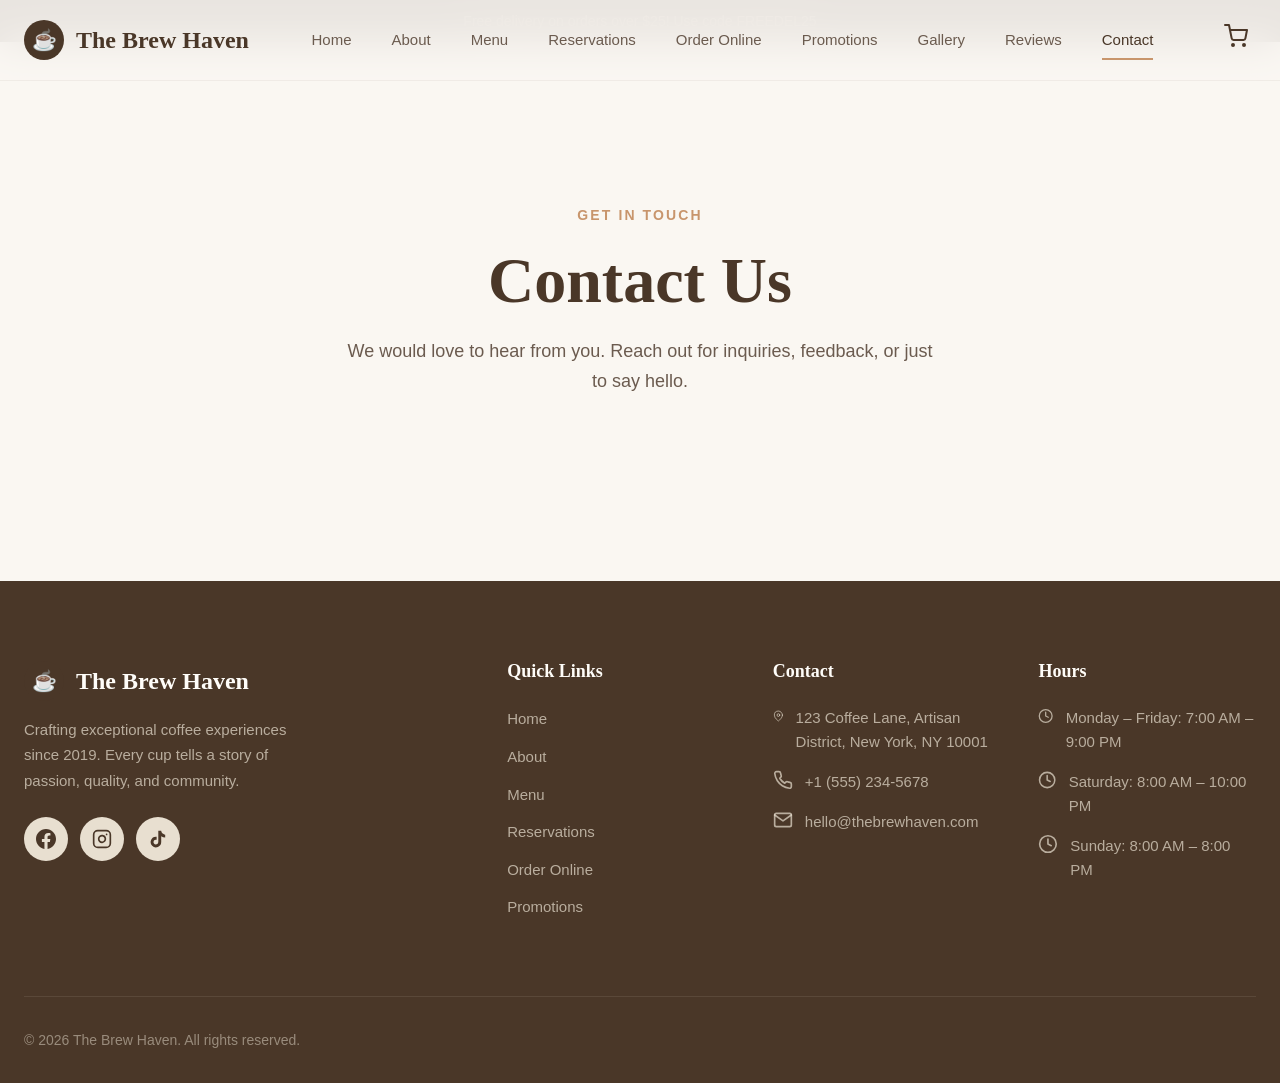
==== contact.html @ 7703d5e4 "Add files via upload" ====
<!DOCTYPE html>
<html lang="en">
<head>
  <meta charset="UTF-8">
  <meta name="viewport" content="width=device-width, initial-scale=1.0">
  <title>Contact Us | The Brew Haven</title>
  <meta name="description" content="The Brew Haven - Premium Coffee & Milk Tea">
  <link rel="stylesheet" href="assets/css/style.css">
  
</head>
<body>
  <div id="header-container"></div>

  <main>
    
  <section class="section" style="padding-top:10rem;">
    <div class="container">
      <div class="section-header">
        <span class="section-label">Get in Touch</span>
        <h1 class="section-title">Contact Us</h1>
        <p class="section-subtitle">We would love to hear from you. Reach out for inquiries, feedback, or just to say hello.</p>
      </div>

      <div class="contact-grid">
        <div>
          <div id="contact-info"></div>
          <div id="contact-map" style="margin-top:1.5rem;"></div>
        </div>

        <div id="contact-form-container"></div>
      </div>
    </div>
  </section>

  </main>

  <div id="footer-container"></div>

  
  <!-- Order Modal -->
  <div class="modal-overlay" id="order-modal">
    <div class="modal">
      <div class="modal-header">
        <h3 class="modal-title">Customize Your Order</h3>
        <button class="modal-close" onclick="closeOrderModal()" aria-label="Close"><svg xmlns="http://www.w3.org/2000/svg" width="24" height="24" viewBox="0 0 24 24" fill="none" stroke="currentColor" stroke-width="2" stroke-linecap="round" stroke-linejoin="round"><line x1="18" y1="6" x2="6" y2="18"/><line x1="6" y1="6" x2="18" y2="18"/></svg></button>
      </div>
      <div class="modal-body" id="order-modal-body"></div>
      <div class="modal-footer">
        <button class="btn btn-secondary" onclick="closeOrderModal()">Cancel</button>
        <button class="btn btn-primary" onclick="confirmAddToCart()">Add to Cart</button>
      </div>
    </div>
  </div>

  
  <!-- Lightbox -->
  <div class="lightbox" id="lightbox">
    <button class="lightbox-close" onclick="closeLightbox()" aria-label="Close"><svg xmlns="http://www.w3.org/2000/svg" width="24" height="24" viewBox="0 0 24 24" fill="none" stroke="currentColor" stroke-width="2" stroke-linecap="round" stroke-linejoin="round"><line x1="18" y1="6" x2="6" y2="18"/><line x1="6" y1="6" x2="18" y2="18"/></svg></button>
    <button class="lightbox-nav lightbox-prev" onclick="lightboxPrev()" aria-label="Previous"><svg xmlns="http://www.w3.org/2000/svg" width="24" height="24" viewBox="0 0 24 24" fill="none" stroke="currentColor" stroke-width="2" stroke-linecap="round" stroke-linejoin="round"><polyline points="15 18 9 12 15 6"/></svg></button>
    <img src="" alt="" id="lightbox-img">
    <button class="lightbox-nav lightbox-next" onclick="lightboxNext()" aria-label="Next"><svg xmlns="http://www.w3.org/2000/svg" width="24" height="24" viewBox="0 0 24 24" fill="none" stroke="currentColor" stroke-width="2" stroke-linecap="round" stroke-linejoin="round"><polyline points="9 18 15 12 9 6"/></svg></button>
  </div>


  <script src="assets/js/components.js"></script>
  <script src="assets/js/main.js"></script>
  
</body>
</html>
---- assets/css/style.css ----
/* ============================================
   THE BREW HAVEN - Premium Coffee Shop
   Color Palette & Design Tokens
   ============================================ */

:root {
  --cream: #FAF7F2;
  --warm-white: #FFFDF9;
  --coffee-brown: #4A3728;
  --coffee-dark: #2C1E14;
  --caramel: #C8956C;
  --caramel-light: #E8C9A8;
  --beige: #E8DFD0;
  --soft-green: #8FA68E;
  --soft-green-light: #B8C9B7;
  --muted-gold: #C9A96E;
  --muted-gold-light: #E0C896;
  --text-primary: #3D2B1F;
  --text-secondary: #6B5B4F;
  --text-light: #9C8B7A;
  --shadow-sm: 0 2px 8px rgba(74, 55, 40, 0.06);
  --shadow-md: 0 8px 24px rgba(74, 55, 40, 0.10);
  --shadow-lg: 0 16px 48px rgba(74, 55, 40, 0.14);
  --radius-sm: 8px;
  --radius-md: 16px;
  --radius-lg: 24px;
  --radius-xl: 32px;
  --transition-fast: 0.2s cubic-bezier(0.4, 0, 0.2, 1);
  --transition-smooth: 0.4s cubic-bezier(0.4, 0, 0.2, 1);
  --transition-slow: 0.6s cubic-bezier(0.4, 0, 0.2, 1);
  --font-heading: 'Playfair Display', Georgia, serif;
  --font-body: 'Inter', -apple-system, BlinkMacSystemFont, sans-serif;
}

*, *::before, *::after { margin: 0; padding: 0; box-sizing: border-box; }
html { scroll-behavior: smooth; font-size: 16px; }
body {
  font-family: var(--font-body);
  background-color: var(--cream);
  color: var(--text-primary);
  line-height: 1.6;
  overflow-x: hidden;
  -webkit-font-smoothing: antialiased;
  -moz-osx-font-smoothing: grayscale;
}
img { max-width: 100%; height: auto; display: block; }
a { text-decoration: none; color: inherit; transition: color var(--transition-fast); }
button { font-family: inherit; cursor: pointer; border: none; background: none; }
ul, ol { list-style: none; }

@import url('https://fonts.googleapis.com/css2?family=Playfair+Display:ital,wght@0,400;0,500;0,600;0,700;1,400;1,500&family=Inter:wght@300;400;500;600;700&display=swap');

h1, h2, h3, h4, h5, h6 {
  font-family: var(--font-heading);
  font-weight: 600;
  line-height: 1.2;
  color: var(--coffee-brown);
}
h1 { font-size: clamp(2.5rem, 5vw, 4.5rem); }
h2 { font-size: clamp(2rem, 4vw, 3.5rem); }
h3 { font-size: clamp(1.5rem, 3vw, 2.25rem); }
h4 { font-size: clamp(1.25rem, 2vw, 1.75rem); }

.section-label {
  font-family: var(--font-body);
  font-size: 0.875rem;
  font-weight: 600;
  letter-spacing: 0.15em;
  text-transform: uppercase;
  color: var(--caramel);
  margin-bottom: 1rem;
  display: inline-block;
}
.section-title { margin-bottom: 1rem; }
.section-subtitle {
  font-size: 1.125rem;
  color: var(--text-secondary);
  max-width: 600px;
  margin: 0 auto 3rem;
  line-height: 1.7;
}

.container { width: 100%; max-width: 1280px; margin: 0 auto; padding: 0 1.5rem; }
.section { padding: 6rem 0; position: relative; }
.section-header { text-align: center; margin-bottom: 4rem; }
.grid { display: grid; gap: 2rem; }
.grid-2 { grid-template-columns: repeat(2, 1fr); }
.grid-3 { grid-template-columns: repeat(3, 1fr); }
.grid-4 { grid-template-columns: repeat(4, 1fr); }
.flex { display: flex; }
.flex-col { flex-direction: column; }
.items-center { align-items: center; }
.justify-between { justify-content: space-between; }
.justify-center { justify-content: center; }
.gap-1 { gap: 0.5rem; }
.gap-2 { gap: 1rem; }
.gap-3 { gap: 1.5rem; }
.gap-4 { gap: 2rem; }
.text-center { text-align: center; }

.btn {
  display: inline-flex;
  align-items: center;
  justify-content: center;
  gap: 0.5rem;
  padding: 1rem 2rem;
  font-size: 0.9375rem;
  font-weight: 600;
  border-radius: var(--radius-md);
  transition: all var(--transition-smooth);
  cursor: pointer;
  border: 2px solid transparent;
  letter-spacing: 0.02em;
  white-space: nowrap;
}
.btn-primary {
  background: var(--coffee-brown);
  color: var(--warm-white);
  border-color: var(--coffee-brown);
}
.btn-primary:hover {
  background: var(--coffee-dark);
  border-color: var(--coffee-dark);
  transform: translateY(-2px);
  box-shadow: var(--shadow-md);
}
.btn-secondary {
  background: transparent;
  color: var(--coffee-brown);
  border-color: var(--coffee-brown);
}
.btn-secondary:hover {
  background: var(--coffee-brown);
  color: var(--warm-white);
  transform: translateY(-2px);
}
.btn-gold {
  background: var(--muted-gold);
  color: var(--coffee-dark);
  border-color: var(--muted-gold);
}
.btn-gold:hover {
  background: var(--muted-gold-light);
  transform: translateY(-2px);
  box-shadow: var(--shadow-md);
}
.btn-sm { padding: 0.625rem 1.25rem; font-size: 0.875rem; }
.btn-lg { padding: 1.25rem 2.5rem; font-size: 1rem; }

/* HEADER */
.header {
  position: fixed;
  top: 0; left: 0; right: 0;
  z-index: 1000;
  background: rgba(250, 247, 242, 0.92);
  backdrop-filter: blur(20px);
  -webkit-backdrop-filter: blur(20px);
  border-bottom: 1px solid rgba(74, 55, 40, 0.06);
  transition: all var(--transition-smooth);
}
.header.scrolled {
  box-shadow: var(--shadow-sm);
  background: rgba(250, 247, 242, 0.98);
}
.header-inner {
  display: flex;
  align-items: center;
  justify-content: space-between;
  height: 80px;
  max-width: 1280px;
  margin: 0 auto;
  padding: 0 1.5rem;
}
.logo {
  display: flex;
  align-items: center;
  gap: 0.75rem;
  font-family: var(--font-heading);
  font-size: 1.5rem;
  font-weight: 700;
  color: var(--coffee-brown);
}
.logo-icon {
  width: 40px; height: 40px;
  background: var(--coffee-brown);
  border-radius: 50%;
  display: flex;
  align-items: center;
  justify-content: center;
  color: var(--warm-white);
  font-size: 1.25rem;
}
.nav-desktop { display: flex; align-items: center; gap: 2.5rem; }
.nav-link {
  font-size: 0.9375rem;
  font-weight: 500;
  color: var(--text-secondary);
  position: relative;
  padding: 0.5rem 0;
  transition: color var(--transition-fast);
}
.nav-link::after {
  content: '';
  position: absolute;
  bottom: 0; left: 0;
  width: 0; height: 2px;
  background: var(--caramel);
  transition: width var(--transition-smooth);
}
.nav-link:hover, .nav-link.active { color: var(--coffee-brown); }
.nav-link:hover::after, .nav-link.active::after { width: 100%; }
.nav-actions { display: flex; align-items: center; gap: 1rem; }
.cart-btn {
  position: relative;
  padding: 0.5rem;
  color: var(--coffee-brown);
  font-size: 1.25rem;
}
.cart-count {
  position: absolute;
  top: -2px; right: -2px;
  width: 18px; height: 18px;
  background: var(--caramel);
  color: white;
  font-size: 0.6875rem;
  font-weight: 700;
  border-radius: 50%;
  display: flex;
  align-items: center;
  justify-content: center;
}

.mobile-menu-btn {
  display: none;
  flex-direction: column;
  gap: 5px;
  padding: 0.5rem;
  z-index: 1001;
}
.mobile-menu-btn span {
  display: block;
  width: 24px; height: 2px;
  background: var(--coffee-brown);
  transition: all var(--transition-smooth);
}
.mobile-menu-btn.active span:nth-child(1) { transform: rotate(45deg) translate(5px, 5px); }
.mobile-menu-btn.active span:nth-child(2) { opacity: 0; }
.mobile-menu-btn.active span:nth-child(3) { transform: rotate(-45deg) translate(5px, -5px); }

.mobile-nav {
  display: none;
  position: fixed;
  top: 0; left: 0; right: 0; bottom: 0;
  background: var(--cream);
  z-index: 999;
  flex-direction: column;
  align-items: center;
  justify-content: center;
  gap: 2rem;
  opacity: 0;
  pointer-events: none;
  transition: opacity var(--transition-smooth);
}
.mobile-nav.active { opacity: 1; pointer-events: all; }
.mobile-nav .nav-link { font-size: 1.5rem; font-family: var(--font-heading); }

/* HERO */
.hero {
  min-height: 100vh;
  display: flex;
  align-items: center;
  position: relative;
  overflow: hidden;
  background: var(--warm-white);
}
.hero-bg { position: absolute; inset: 0; z-index: 0; }
.hero-bg img { width: 100%; height: 100%; object-fit: cover; opacity: 0.9; }
.hero-overlay {
  position: absolute; inset: 0;
  background: linear-gradient(135deg, rgba(44, 30, 20, 0.7) 0%, rgba(44, 30, 20, 0.3) 100%);
  z-index: 1;
}
.hero-content {
  position: relative; z-index: 2;
  max-width: 700px;
  padding: 8rem 1.5rem 4rem;
  color: var(--warm-white);
}
.hero-label {
  font-size: 0.875rem;
  font-weight: 600;
  letter-spacing: 0.2em;
  text-transform: uppercase;
  color: var(--caramel-light);
  margin-bottom: 1.5rem;
  display: inline-block;
  opacity: 0;
  animation: fadeInUp 0.8s ease forwards 0.2s;
}
.hero-title {
  font-size: clamp(3rem, 6vw, 5.5rem);
  color: var(--warm-white);
  margin-bottom: 1.5rem;
  line-height: 1.1;
  opacity: 0;
  animation: fadeInUp 0.8s ease forwards 0.4s;
}
.hero-title em { font-style: italic; color: var(--caramel-light); }
.hero-desc {
  font-size: 1.25rem;
  color: rgba(255, 253, 249, 0.85);
  margin-bottom: 2.5rem;
  line-height: 1.7;
  max-width: 540px;
  opacity: 0;
  animation: fadeInUp 0.8s ease forwards 0.6s;
}
.hero-actions {
  display: flex;
  gap: 1rem;
  flex-wrap: wrap;
  opacity: 0;
  animation: fadeInUp 0.8s ease forwards 0.8s;
}
.hero-actions .btn-primary {
  background: var(--warm-white);
  color: var(--coffee-brown);
  border-color: var(--warm-white);
}
.hero-actions .btn-primary:hover {
  background: var(--caramel-light);
  border-color: var(--caramel-light);
}
.hero-actions .btn-secondary {
  color: var(--warm-white);
  border-color: rgba(255, 253, 249, 0.4);
}
.hero-actions .btn-secondary:hover {
  background: var(--warm-white);
  color: var(--coffee-brown);
  border-color: var(--warm-white);
}
.hero-scroll {
  position: absolute;
  bottom: 2rem; left: 50%;
  transform: translateX(-50%);
  z-index: 2;
  color: var(--warm-white);
  opacity: 0.7;
  animation: bounce 2s infinite;
}
@keyframes bounce {
  0%, 20%, 50%, 80%, 100% { transform: translateX(-50%) translateY(0); }
  40% { transform: translateX(-50%) translateY(-10px); }
  60% { transform: translateX(-50%) translateY(-5px); }
}

/* CARDS */
.card {
  background: var(--warm-white);
  border-radius: var(--radius-lg);
  overflow: hidden;
  box-shadow: var(--shadow-sm);
  transition: all var(--transition-smooth);
  border: 1px solid rgba(74, 55, 40, 0.06);
  height: 100%;
  display: flex;
  flex-direction: column;
}
.card:hover {
  transform: translateY(-6px);
  box-shadow: var(--shadow-lg);
}
.card-image { position: relative; overflow: hidden; aspect-ratio: 4/3; }
.card-image img { width: 100%; height: 100%; object-fit: cover; transition: transform var(--transition-slow); }
.card:hover .card-image img { transform: scale(1.08); }
.card-badge {
  position: absolute;
  top: 1rem; left: 1rem;
  padding: 0.375rem 0.875rem;
  border-radius: 100px;
  font-size: 0.75rem;
  font-weight: 700;
  text-transform: uppercase;
  letter-spacing: 0.05em;
}
.badge-bestseller { background: var(--caramel); color: white; }
.badge-new { background: var(--soft-green); color: white; }
.badge-promo { background: var(--muted-gold); color: var(--coffee-dark); }
.card-content { padding: 1.5rem; flex: 1; display: flex; flex-direction: column; }
.card-title { font-size: 1.25rem; margin-bottom: 0.5rem; color: var(--coffee-brown); }
.card-text {
  font-size: 0.9375rem;
  color: var(--text-secondary);
  line-height: 1.6;
  margin-bottom: 1rem;
  flex: 1;
}
.card-footer {
  display: flex;
  align-items: center;
  justify-content: space-between;
  margin-top: auto;
  padding-top: 1rem;
  border-top: 1px solid rgba(74, 55, 40, 0.08);
}
.card-price {
  font-family: var(--font-heading);
  font-size: 1.25rem;
  font-weight: 700;
  color: var(--coffee-brown);
}
.card-price span { font-size: 0.875rem; font-weight: 400; color: var(--text-light); }

/* MENU */
.menu-filters {
  display: flex;
  gap: 0.75rem;
  flex-wrap: wrap;
  justify-content: center;
  margin-bottom: 3rem;
}
.filter-btn {
  padding: 0.625rem 1.25rem;
  border-radius: 100px;
  font-size: 0.875rem;
  font-weight: 500;
  color: var(--text-secondary);
  background: var(--warm-white);
  border: 1px solid rgba(74, 55, 40, 0.1);
  transition: all var(--transition-fast);
  cursor: pointer;
}
.filter-btn:hover, .filter-btn.active {
  background: var(--coffee-brown);
  color: var(--warm-white);
  border-color: var(--coffee-brown);
}
.menu-search {
  max-width: 400px;
  margin: 0 auto 2rem;
  position: relative;
}
.menu-search input {
  width: 100%;
  padding: 1rem 1rem 1rem 3rem;
  border-radius: var(--radius-md);
  border: 1px solid rgba(74, 55, 40, 0.15);
  background: var(--warm-white);
  font-size: 0.9375rem;
  color: var(--text-primary);
  transition: all var(--transition-fast);
}
.menu-search input:focus {
  outline: none;
  border-color: var(--caramel);
  box-shadow: 0 0 0 3px rgba(200, 149, 108, 0.15);
}
.menu-search svg {
  position: absolute;
  left: 1rem; top: 50%;
  transform: translateY(-50%);
  color: var(--text-light);
}
.menu-grid { display: grid; grid-template-columns: repeat(auto-fill, minmax(300px, 1fr)); gap: 2rem; }
.menu-item {
  background: var(--warm-white);
  border-radius: var(--radius-lg);
  overflow: hidden;
  box-shadow: var(--shadow-sm);
  transition: all var(--transition-smooth);
  border: 1px solid rgba(74, 55, 40, 0.06);
}
.menu-item:hover { transform: translateY(-4px); box-shadow: var(--shadow-md); }
.menu-item-image { position: relative; aspect-ratio: 1; overflow: hidden; }
.menu-item-image img { width: 100%; height: 100%; object-fit: cover; transition: transform var(--transition-slow); }
.menu-item:hover .menu-item-image img { transform: scale(1.05); }
.menu-item-content { padding: 1.25rem; }
.menu-item-header { display: flex; justify-content: space-between; align-items: flex-start; margin-bottom: 0.5rem; }
.menu-item-name { font-family: var(--font-heading); font-size: 1.125rem; font-weight: 600; color: var(--coffee-brown); }
.menu-item-price { font-weight: 700; color: var(--caramel); }
.menu-item-desc { font-size: 0.875rem; color: var(--text-secondary); margin-bottom: 1rem; line-height: 1.5; }
.menu-item-meta { display: flex; gap: 1rem; font-size: 0.8125rem; color: var(--text-light); margin-bottom: 1rem; }
.menu-item-actions { display: flex; gap: 0.5rem; }
.menu-item-actions .btn { flex: 1; padding: 0.625rem; font-size: 0.875rem; }

/* GALLERY */
.gallery-grid { display: grid; grid-template-columns: repeat(auto-fill, minmax(280px, 1fr)); gap: 1rem; }
.gallery-item { position: relative; border-radius: var(--radius-md); overflow: hidden; cursor: pointer; aspect-ratio: 1; }
.gallery-item img { width: 100%; height: 100%; object-fit: cover; transition: transform var(--transition-slow); }
.gallery-item:hover img { transform: scale(1.1); }
.gallery-overlay {
  position: absolute; inset: 0;
  background: rgba(44, 30, 20, 0.5);
  display: flex;
  align-items: center;
  justify-content: center;
  opacity: 0;
  transition: opacity var(--transition-smooth);
}
.gallery-item:hover .gallery-overlay { opacity: 1; }
.gallery-overlay svg { color: white; width: 32px; height: 32px; }

.lightbox {
  position: fixed; inset: 0;
  background: rgba(44, 30, 20, 0.95);
  z-index: 2000;
  display: flex;
  align-items: center;
  justify-content: center;
  opacity: 0;
  pointer-events: none;
  transition: opacity var(--transition-smooth);
}
.lightbox.active { opacity: 1; pointer-events: all; }
.lightbox img { max-width: 90vw; max-height: 85vh; object-fit: contain; border-radius: var(--radius-md); }
.lightbox-close {
  position: absolute;
  top: 2rem; right: 2rem;
  color: white;
  font-size: 2rem;
  cursor: pointer;
  width: 48px; height: 48px;
  display: flex;
  align-items: center;
  justify-content: center;
  border-radius: 50%;
  background: rgba(255,255,255,0.1);
  transition: background var(--transition-fast);
}
.lightbox-close:hover { background: rgba(255,255,255,0.2); }
.lightbox-nav {
  position: absolute;
  top: 50%; transform: translateY(-50%);
  color: white;
  font-size: 2rem;
  cursor: pointer;
  width: 48px; height: 48px;
  display: flex;
  align-items: center;
  justify-content: center;
  border-radius: 50%;
  background: rgba(255,255,255,0.1);
  transition: background var(--transition-fast);
}
.lightbox-nav:hover { background: rgba(255,255,255,0.2); }
.lightbox-prev { left: 2rem; }
.lightbox-next { right: 2rem; }

/* FORMS */
.form-group { margin-bottom: 1.5rem; }
.form-label {
  display: block;
  font-size: 0.875rem;
  font-weight: 600;
  color: var(--text-primary);
  margin-bottom: 0.5rem;
}
.form-input, .form-select, .form-textarea {
  width: 100%;
  padding: 1rem 1.25rem;
  border-radius: var(--radius-sm);
  border: 1.5px solid rgba(74, 55, 40, 0.12);
  background: var(--warm-white);
  font-size: 0.9375rem;
  color: var(--text-primary);
  font-family: inherit;
  transition: all var(--transition-fast);
}
.form-input:focus, .form-select:focus, .form-textarea:focus {
  outline: none;
  border-color: var(--caramel);
  box-shadow: 0 0 0 4px rgba(200, 149, 108, 0.1);
}
.form-textarea { min-height: 120px; resize: vertical; }
.form-row { display: grid; grid-template-columns: repeat(2, 1fr); gap: 1rem; }
.form-hint { font-size: 0.8125rem; color: var(--text-light); margin-top: 0.375rem; }

/* REVIEWS */
.review-card {
  background: var(--warm-white);
  border-radius: var(--radius-lg);
  padding: 2rem;
  box-shadow: var(--shadow-sm);
  border: 1px solid rgba(74, 55, 40, 0.06);
  transition: all var(--transition-smooth);
}
.review-card:hover { transform: translateY(-4px); box-shadow: var(--shadow-md); }
.review-stars { display: flex; gap: 0.25rem; margin-bottom: 1rem; color: var(--muted-gold); }
.review-text { font-size: 1rem; color: var(--text-secondary); line-height: 1.7; margin-bottom: 1.5rem; font-style: italic; }
.review-author { display: flex; align-items: center; gap: 1rem; }
.review-avatar { width: 48px; height: 48px; border-radius: 50%; object-fit: cover; }
.review-name { font-weight: 600; color: var(--coffee-brown); font-size: 0.9375rem; }
.review-role { font-size: 0.8125rem; color: var(--text-light); }

/* PROMOTIONS */
.promo-card {
  background: var(--warm-white);
  border-radius: var(--radius-lg);
  overflow: hidden;
  box-shadow: var(--shadow-sm);
  border: 1px solid rgba(74, 55, 40, 0.06);
  display: flex;
  flex-direction: column;
  height: 100%;
  transition: all var(--transition-smooth);
}
.promo-card:hover { transform: translateY(-4px); box-shadow: var(--shadow-md); }
.promo-image { aspect-ratio: 16/10; overflow: hidden; }
.promo-image img { width: 100%; height: 100%; object-fit: cover; transition: transform var(--transition-slow); }
.promo-card:hover .promo-image img { transform: scale(1.05); }
.promo-content { padding: 1.5rem; flex: 1; display: flex; flex-direction: column; }
.promo-dates { font-size: 0.8125rem; color: var(--caramel); font-weight: 600; margin-bottom: 0.5rem; }
.promo-title { font-family: var(--font-heading); font-size: 1.25rem; color: var(--coffee-brown); margin-bottom: 0.5rem; }
.promo-desc { font-size: 0.9375rem; color: var(--text-secondary); line-height: 1.6; margin-bottom: 1rem; flex: 1; }
.promo-code {
  display: inline-flex;
  align-items: center;
  gap: 0.5rem;
  padding: 0.5rem 1rem;
  background: var(--beige);
  border-radius: var(--radius-sm);
  font-family: monospace;
  font-size: 0.875rem;
  font-weight: 600;
  color: var(--coffee-brown);
  border: 1.5px dashed var(--caramel);
  margin-bottom: 1rem;
}

/* ABOUT */
.about-hero { padding: 10rem 0 6rem; background: var(--warm-white); text-align: center; }
.about-section { padding: 5rem 0; }
.about-section:nth-child(even) { background: var(--warm-white); }
.about-grid { display: grid; grid-template-columns: 1fr 1fr; gap: 4rem; align-items: center; }
.about-image { border-radius: var(--radius-lg); overflow: hidden; box-shadow: var(--shadow-lg); }
.about-image img { width: 100%; height: 100%; object-fit: cover; }
.values-grid { display: grid; grid-template-columns: repeat(3, 1fr); gap: 2rem; margin-top: 3rem; }
.value-card {
  text-align: center;
  padding: 2rem;
  background: var(--warm-white);
  border-radius: var(--radius-lg);
  box-shadow: var(--shadow-sm);
  transition: all var(--transition-smooth);
}
.value-card:hover { transform: translateY(-4px); box-shadow: var(--shadow-md); }
.value-icon {
  width: 64px; height: 64px;
  background: var(--beige);
  border-radius: 50%;
  display: flex;
  align-items: center;
  justify-content: center;
  margin: 0 auto 1.5rem;
  font-size: 1.5rem;
}
.team-grid { display: grid; grid-template-columns: repeat(auto-fill, minmax(240px, 1fr)); gap: 2rem; margin-top: 3rem; }
.team-card { text-align: center; }
.team-photo { width: 100%; aspect-ratio: 1; border-radius: var(--radius-lg); overflow: hidden; margin-bottom: 1rem; box-shadow: var(--shadow-sm); }
.team-photo img { width: 100%; height: 100%; object-fit: cover; transition: transform var(--transition-slow); }
.team-card:hover .team-photo img { transform: scale(1.05); }
.team-name { font-family: var(--font-heading); font-size: 1.125rem; color: var(--coffee-brown); margin-bottom: 0.25rem; }
.team-role { font-size: 0.875rem; color: var(--text-light); }

/* ORDER / CART */
.order-layout { display: grid; grid-template-columns: 1fr 380px; gap: 3rem; align-items: start; }
.cart-sidebar {
  position: sticky;
  top: 100px;
  background: var(--warm-white);
  border-radius: var(--radius-lg);
  padding: 1.5rem;
  box-shadow: var(--shadow-sm);
  border: 1px solid rgba(74, 55, 40, 0.06);
}
.cart-item { display: flex; gap: 1rem; padding: 1rem 0; border-bottom: 1px solid rgba(74, 55, 40, 0.08); }
.cart-item-image { width: 64px; height: 64px; border-radius: var(--radius-sm); overflow: hidden; flex-shrink: 0; }
.cart-item-image img { width: 100%; height: 100%; object-fit: cover; }
.cart-item-details { flex: 1; }
.cart-item-name { font-weight: 600; color: var(--coffee-brown); font-size: 0.9375rem; margin-bottom: 0.25rem; }
.cart-item-options { font-size: 0.8125rem; color: var(--text-light); margin-bottom: 0.5rem; }
.cart-item-price { font-weight: 700; color: var(--caramel); font-size: 0.9375rem; }
.cart-total {
  display: flex;
  justify-content: space-between;
  padding: 1rem 0;
  font-family: var(--font-heading);
  font-size: 1.25rem;
  font-weight: 700;
  color: var(--coffee-brown);
  border-top: 2px solid rgba(74, 55, 40, 0.1);
  margin-top: 1rem;
}
.cart-empty { text-align: center; padding: 3rem 1rem; color: var(--text-light); }
.cart-empty svg { margin-bottom: 1rem; opacity: 0.5; }
.quantity-control { display: flex; align-items: center; gap: 0.5rem; }
.quantity-btn {
  width: 32px; height: 32px;
  border-radius: 50%;
  background: var(--beige);
  display: flex;
  align-items: center;
  justify-content: center;
  font-weight: 700;
  color: var(--coffee-brown);
  transition: all var(--transition-fast);
}
.quantity-btn:hover { background: var(--coffee-brown); color: var(--warm-white); }
.quantity-value { font-weight: 600; min-width: 24px; text-align: center; }

/* MODAL */
.modal-overlay {
  position: fixed; inset: 0;
  background: rgba(44, 30, 20, 0.6);
  z-index: 1500;
  display: flex;
  align-items: center;
  justify-content: center;
  opacity: 0;
  pointer-events: none;
  transition: opacity var(--transition-smooth);
  padding: 1rem;
}
.modal-overlay.active { opacity: 1; pointer-events: all; }
.modal {
  background: var(--warm-white);
  border-radius: var(--radius-lg);
  max-width: 500px;
  width: 100%;
  max-height: 90vh;
  overflow-y: auto;
  transform: translateY(20px);
  transition: transform var(--transition-smooth);
  box-shadow: var(--shadow-lg);
}
.modal-overlay.active .modal { transform: translateY(0); }
.modal-header {
  padding: 1.5rem;
  border-bottom: 1px solid rgba(74, 55, 40, 0.08);
  display: flex;
  justify-content: space-between;
  align-items: center;
}
.modal-title { font-family: var(--font-heading); font-size: 1.25rem; color: var(--coffee-brown); }
.modal-close {
  width: 36px; height: 36px;
  border-radius: 50%;
  display: flex;
  align-items: center;
  justify-content: center;
  color: var(--text-light);
  transition: all var(--transition-fast);
}
.modal-close:hover { background: var(--beige); color: var(--coffee-brown); }
.modal-body { padding: 1.5rem; }
.modal-footer { padding: 1rem 1.5rem 1.5rem; display: flex; gap: 1rem; }
.modal-footer .btn { flex: 1; }
.option-group { margin-bottom: 1.5rem; }
.option-label { font-size: 0.875rem; font-weight: 600; color: var(--text-primary); margin-bottom: 0.75rem; display: block; }
.option-buttons { display: flex; flex-wrap: wrap; gap: 0.5rem; }
.option-btn {
  padding: 0.5rem 1rem;
  border-radius: var(--radius-sm);
  border: 1.5px solid rgba(74, 55, 40, 0.12);
  background: var(--warm-white);
  font-size: 0.875rem;
  color: var(--text-secondary);
  transition: all var(--transition-fast);
  cursor: pointer;
}
.option-btn:hover, .option-btn.active {
  border-color: var(--caramel);
  background: rgba(200, 149, 108, 0.08);
  color: var(--coffee-brown);
}

/* CONTACT */
.contact-grid { display: grid; grid-template-columns: 1fr 1fr; gap: 4rem; align-items: start; }
.contact-info-card {
  background: var(--warm-white);
  border-radius: var(--radius-lg);
  padding: 2rem;
  box-shadow: var(--shadow-sm);
  margin-bottom: 1.5rem;
  border: 1px solid rgba(74, 55, 40, 0.06);
}
.contact-info-item { display: flex; align-items: flex-start; gap: 1rem; margin-bottom: 1.25rem; }
.contact-info-item:last-child { margin-bottom: 0; }
.contact-info-icon {
  width: 44px; height: 44px;
  background: var(--beige);
  border-radius: var(--radius-sm);
  display: flex;
  align-items: center;
  justify-content: center;
  color: var(--coffee-brown);
  flex-shrink: 0;
}
.contact-info-text h4 { font-size: 1rem; margin-bottom: 0.25rem; }
.contact-info-text p { font-size: 0.9375rem; color: var(--text-secondary); }
.map-container {
  width: 100%; height: 400px;
  border-radius: var(--radius-lg);
  overflow: hidden;
  box-shadow: var(--shadow-sm);
  border: 1px solid rgba(74, 55, 40, 0.06);
}
.map-container iframe { width: 100%; height: 100%; border: none; }
.social-links { display: flex; gap: 0.75rem; margin-top: 1.5rem; }
.social-link {
  width: 44px; height: 44px;
  border-radius: 50%;
  background: var(--beige);
  display: flex;
  align-items: center;
  justify-content: center;
  color: var(--coffee-brown);
  transition: all var(--transition-fast);
}
.social-link:hover { background: var(--coffee-brown); color: var(--warm-white); transform: translateY(-2px); }
.hours-list { margin-top: 1rem; }
.hours-item {
  display: flex;
  justify-content: space-between;
  padding: 0.75rem 0;
  border-bottom: 1px solid rgba(74, 55, 40, 0.06);
  font-size: 0.9375rem;
}
.hours-item span:first-child { color: var(--text-secondary); }
.hours-item span:last-child { font-weight: 600; color: var(--coffee-brown); }

/* FOOTER */
.footer {
  background: var(--coffee-brown);
  color: var(--beige);
  padding: 5rem 0 2rem;
}
.footer-grid { display: grid; grid-template-columns: 2fr 1fr 1fr 1fr; gap: 3rem; margin-bottom: 4rem; }
.footer-brand { max-width: 300px; }
.footer-logo {
  display: flex;
  align-items: center;
  gap: 0.75rem;
  font-family: var(--font-heading);
  font-size: 1.5rem;
  font-weight: 700;
  color: var(--warm-white);
  margin-bottom: 1rem;
}
.footer-desc {
  font-size: 0.9375rem;
  line-height: 1.7;
  color: rgba(232, 223, 208, 0.7);
  margin-bottom: 1.5rem;
}
.footer-title { font-family: var(--font-heading); font-size: 1.125rem; color: var(--warm-white); margin-bottom: 1.5rem; }
.footer-links li { margin-bottom: 0.75rem; }
.footer-links a { font-size: 0.9375rem; color: rgba(232, 223, 208, 0.7); transition: color var(--transition-fast); }
.footer-links a:hover { color: var(--caramel-light); }
.footer-contact-item {
  display: flex;
  align-items: flex-start;
  gap: 0.75rem;
  margin-bottom: 1rem;
  font-size: 0.9375rem;
  color: rgba(232, 223, 208, 0.7);
}
.footer-bottom {
  border-top: 1px solid rgba(232, 223, 208, 0.1);
  padding-top: 2rem;
  display: flex;
  justify-content: space-between;
  align-items: center;
  flex-wrap: wrap;
  gap: 1rem;
}
.footer-copyright { font-size: 0.875rem; color: rgba(232, 223, 208, 0.5); }

/* NEWSLETTER */
.newsletter {
  background: var(--coffee-dark);
  padding: 4rem 0;
  text-align: center;
}
.newsletter-title { color: var(--warm-white); margin-bottom: 1rem; }
.newsletter-desc { color: rgba(255, 253, 249, 0.7); margin-bottom: 2rem; max-width: 500px; margin-left: auto; margin-right: auto; }
.newsletter-form { display: flex; gap: 0.75rem; max-width: 500px; margin: 0 auto; }
.newsletter-form input {
  flex: 1;
  padding: 1rem 1.5rem;
  border-radius: var(--radius-md);
  border: 1.5px solid rgba(255, 253, 249, 0.15);
  background: rgba(255, 253, 249, 0.05);
  color: var(--warm-white);
  font-size: 0.9375rem;
  font-family: inherit;
}
.newsletter-form input::placeholder { color: rgba(255, 253, 249, 0.4); }
.newsletter-form input:focus { outline: none; border-color: var(--caramel); }

/* ANNOUNCEMENT */
.announcement-bar {
  background: var(--coffee-dark);
  color: var(--caramel-light);
  text-align: center;
  padding: 0.625rem 1rem;
  font-size: 0.875rem;
  font-weight: 500;
}

/* ANIMATIONS */
@keyframes fadeInUp {
  from { opacity: 0; transform: translateY(30px); }
  to { opacity: 1; transform: translateY(0); }
}
@keyframes fadeIn {
  from { opacity: 0; }
  to { opacity: 1; }
}
.reveal { opacity: 0; transform: translateY(40px); transition: all 0.8s cubic-bezier(0.4, 0, 0.2, 1); }
.reveal.active { opacity: 1; transform: translateY(0); }
.stagger-1 { transition-delay: 0.1s; }
.stagger-2 { transition-delay: 0.2s; }
.stagger-3 { transition-delay: 0.3s; }
.stagger-4 { transition-delay: 0.4s; }

/* 404 & THANK YOU */
.page-simple {
  min-height: 100vh;
  display: flex;
  flex-direction: column;
  align-items: center;
  justify-content: center;
  text-align: center;
  padding: 2rem;
  background: var(--warm-white);
}
.page-simple h1 { font-size: clamp(4rem, 10vw, 8rem); color: var(--coffee-brown); margin-bottom: 1rem; line-height: 1; }
.page-simple h2 { margin-bottom: 1rem; }
.page-simple p { color: var(--text-secondary); margin-bottom: 2rem; max-width: 500px; }

/* RESPONSIVE */
@media (max-width: 1024px) {
  .order-layout { grid-template-columns: 1fr; }
  .cart-sidebar { position: static; }
  .about-grid, .contact-grid { grid-template-columns: 1fr; gap: 2rem; }
  .footer-grid { grid-template-columns: 1fr 1fr; }
}
@media (max-width: 768px) {
  .section { padding: 4rem 0; }
  .nav-desktop { display: none; }
  .mobile-menu-btn { display: flex; }
  .mobile-nav { display: flex; }
  .grid-2, .grid-3, .grid-4 { grid-template-columns: 1fr; }
  .values-grid { grid-template-columns: 1fr; }
  .form-row { grid-template-columns: 1fr; }
  .footer-grid { grid-template-columns: 1fr; gap: 2rem; }
  .footer-bottom { flex-direction: column; text-align: center; }
  .newsletter-form { flex-direction: column; }
  .hero-actions { justify-content: center; }
  .menu-grid { grid-template-columns: 1fr; }
  .gallery-grid { grid-template-columns: repeat(2, 1fr); }
  .about-grid { grid-template-columns: 1fr; }
  .order-layout { grid-template-columns: 1fr; }
}
@media (max-width: 480px) {
  .gallery-grid { grid-template-columns: 1fr; }
  .btn { padding: 0.875rem 1.5rem; font-size: 0.875rem; }
  .card-content { padding: 1.25rem; }
  .section-header { margin-bottom: 2.5rem; }
}

/* ACCESSIBILITY */
.sr-only {
  position: absolute; width: 1px; height: 1px;
  padding: 0; margin: -1px;
  overflow: hidden; clip: rect(0, 0, 0, 0);
  white-space: nowrap; border: 0;
}
:focus-visible { outline: 2px solid var(--caramel); outline-offset: 2px; }
@media (prefers-reduced-motion: reduce) {
  *, *::before, *::after {
    animation-duration: 0.01ms !important;
    animation-iteration-count: 1 !important;
    transition-duration: 0.01ms !important;
  }
  html { scroll-behavior: auto; }
}
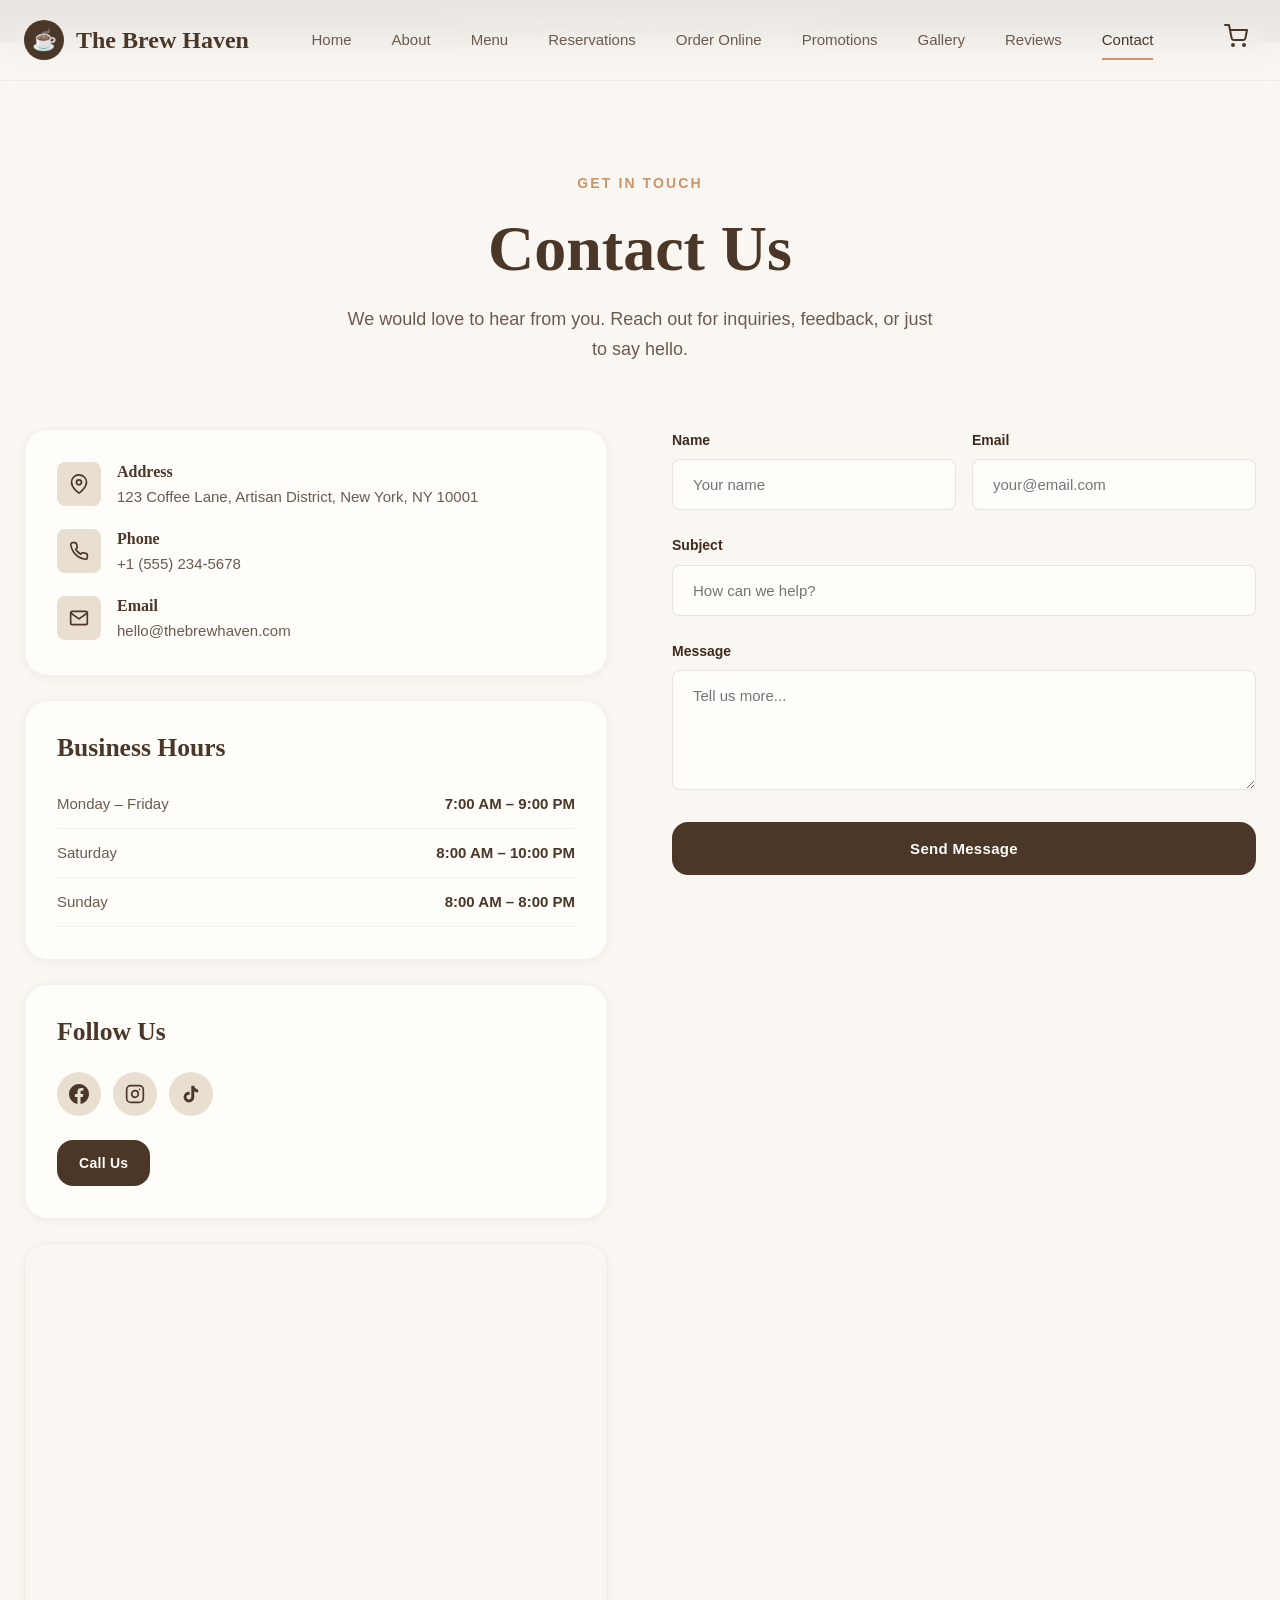
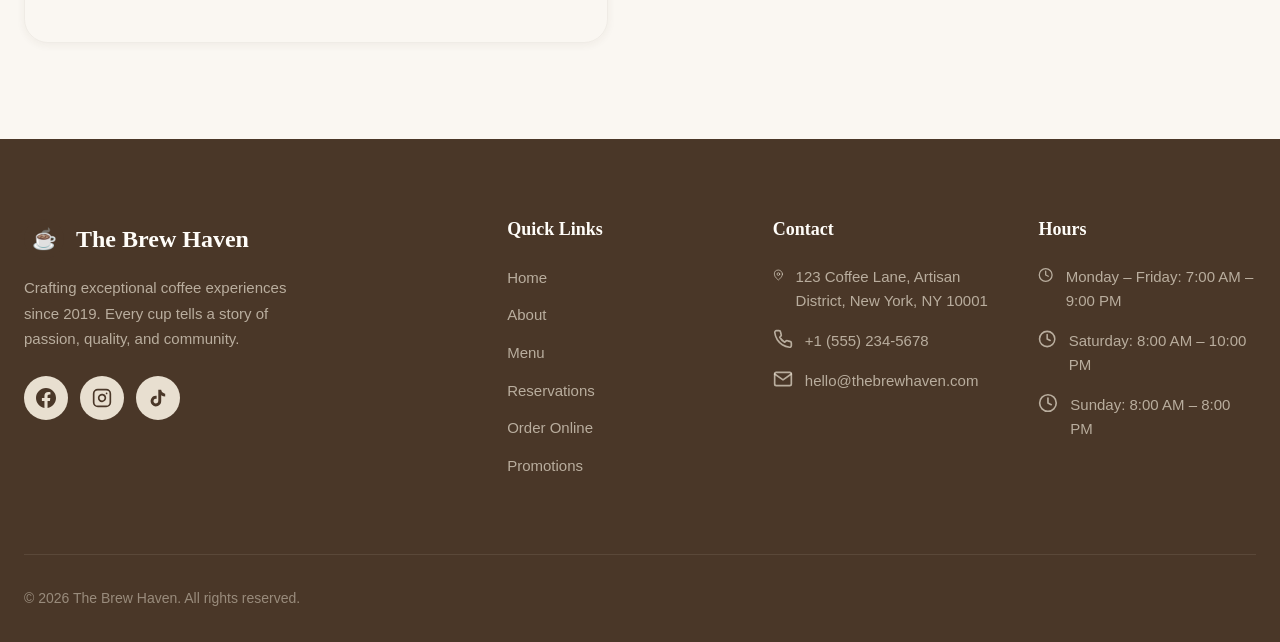
==== commit d60fcd39: "updated UI" ====
--- a/contact.html
+++ b/contact.html
@@ -13,7 +13,7 @@
 
   <main>
     
-  <section class="section" style="padding-top:10rem;">
+  <section class="section page-header">
     <div class="container">
       <div class="section-header">
         <span class="section-label">Get in Touch</span>
--- a/assets/css/style.css
+++ b/assets/css/style.css
@@ -630,12 +630,15 @@
 }
 
 /* ABOUT */
-.about-hero { padding: 10rem 0 6rem; background: var(--warm-white); text-align: center; }
+.about-hero { padding: 8rem 0 5rem; background: var(--warm-white); text-align: center; }
 .about-section { padding: 5rem 0; }
 .about-section:nth-child(even) { background: var(--warm-white); }
 .about-grid { display: grid; grid-template-columns: 1fr 1fr; gap: 4rem; align-items: center; }
 .about-image { border-radius: var(--radius-lg); overflow: hidden; box-shadow: var(--shadow-lg); }
 .about-image img { width: 100%; height: 100%; object-fit: cover; }
+
+/* PAGE HEADER (used by inner pages instead of the full homepage hero) */
+.page-header { padding-top: 8rem; }
 .values-grid { display: grid; grid-template-columns: repeat(3, 1fr); gap: 2rem; margin-top: 3rem; }
 .value-card {
   text-align: center;
@@ -947,6 +950,8 @@
   .cart-sidebar { position: static; }
   .about-grid, .contact-grid { grid-template-columns: 1fr; gap: 2rem; }
   .footer-grid { grid-template-columns: 1fr 1fr; }
+  .about-grid { text-align: center; justify-items: center; }
+  .page-header, .about-hero { padding-top: 7rem; }
 }
 @media (max-width: 768px) {
   .section { padding: 4rem 0; }
@@ -962,8 +967,12 @@
   .hero-actions { justify-content: center; }
   .menu-grid { grid-template-columns: 1fr; }
   .gallery-grid { grid-template-columns: repeat(2, 1fr); }
-  .about-grid { grid-template-columns: 1fr; }
+  .about-grid { grid-template-columns: 1fr; text-align: center; justify-items: center; }
   .order-layout { grid-template-columns: 1fr; }
+  .page-header, .about-hero { padding-top: 6rem; }
+  .btn:not(.btn-sm) { width: 100%; }
+  .hero-actions { flex-direction: column; }
+  .hero-actions .btn { width: 100%; }
 }
 @media (max-width: 480px) {
   .gallery-grid { grid-template-columns: 1fr; }
